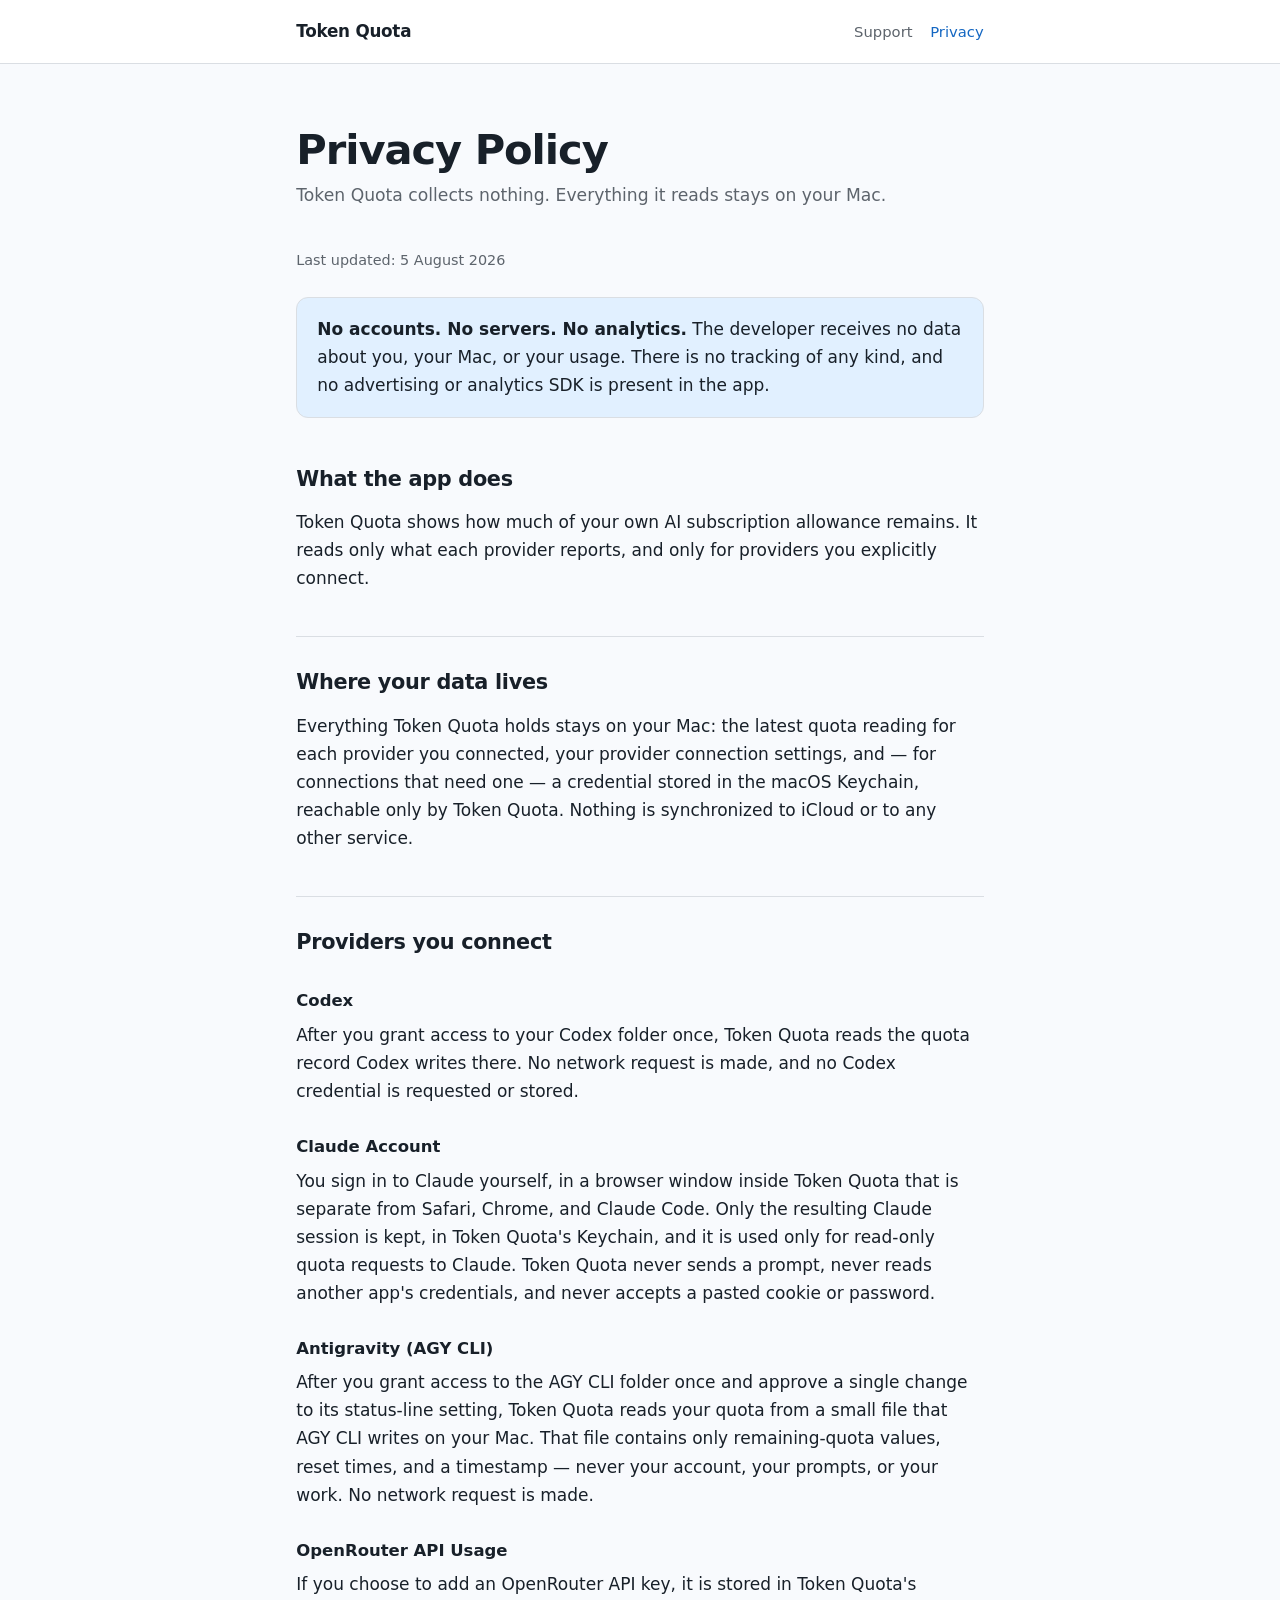
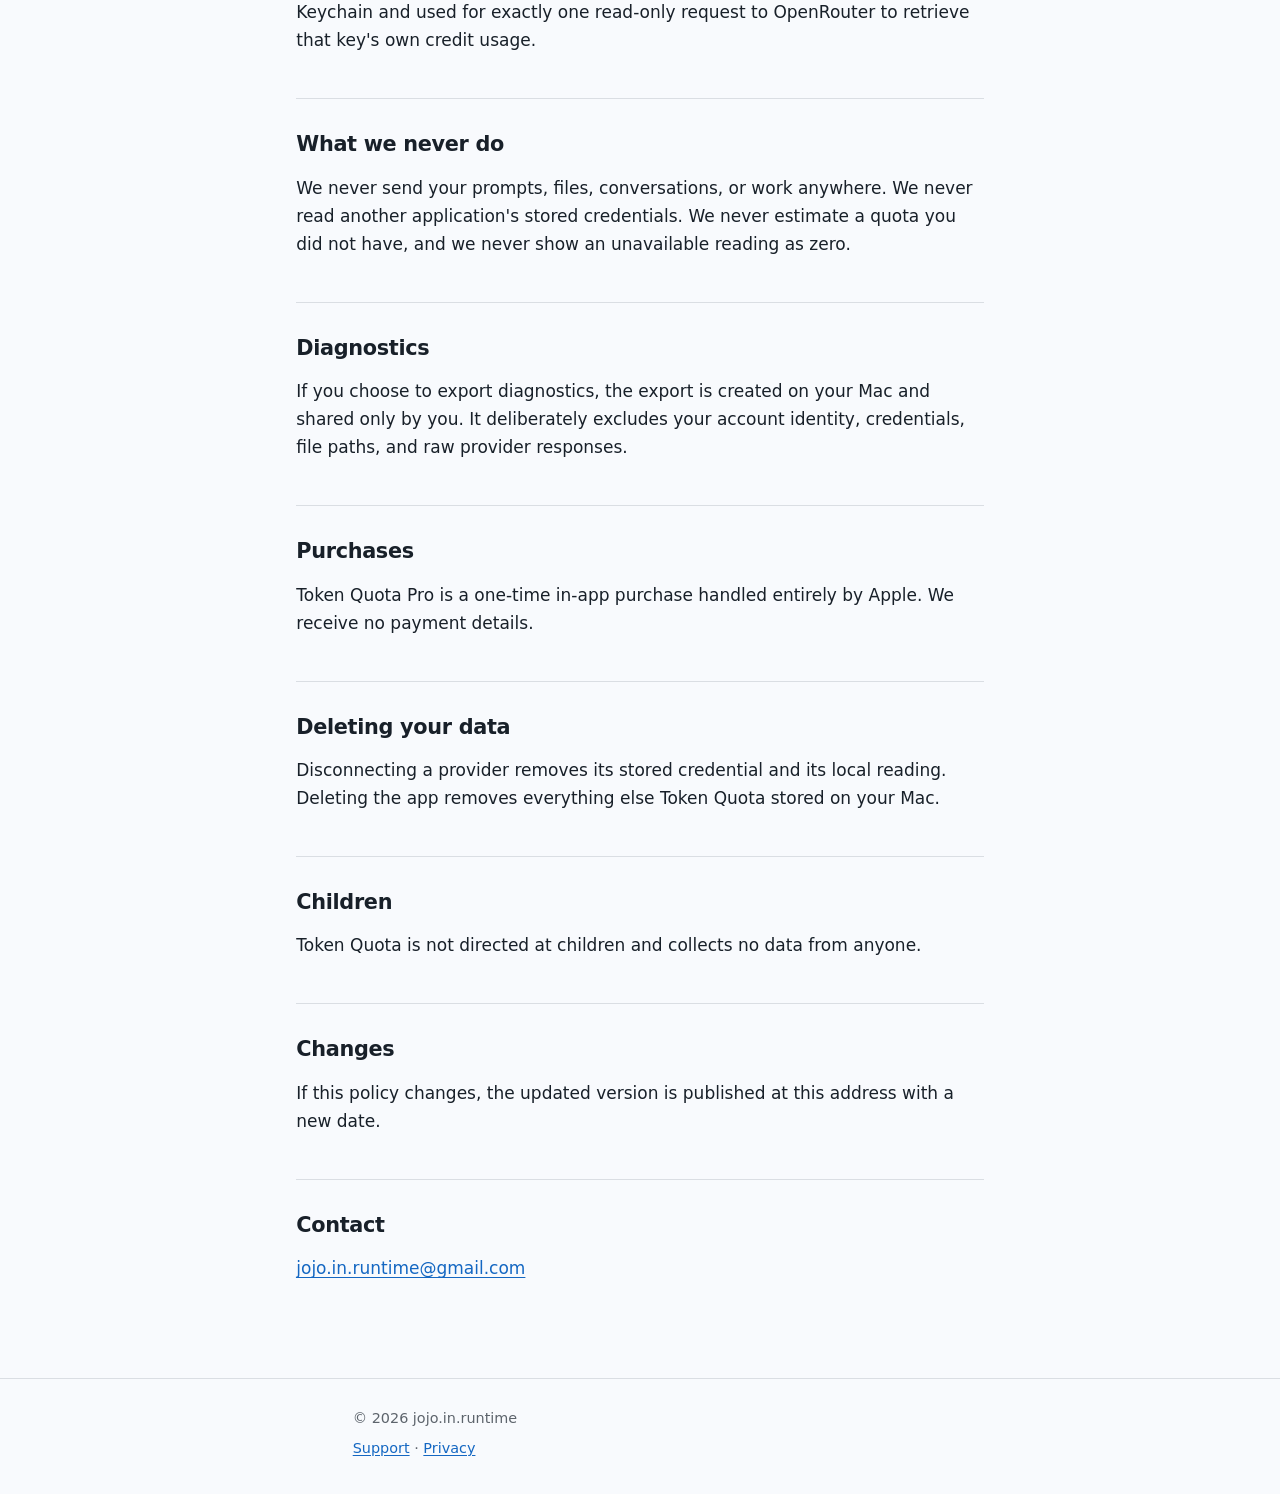
==== privacy.html @ b7c53a1d "Add Token Quota support and privacy pages Static pages for the Mac App Store listing: a support page" ====
<!doctype html>
<html lang="en">
<head>
<meta charset="utf-8">
<meta name="viewport" content="width=device-width, initial-scale=1">
<title>Privacy Policy — Token Quota</title>
<meta name="description" content="Token Quota collects nothing. Everything it reads stays on your Mac.">
<link rel="stylesheet" href="style.css">
</head>
<body>

<header class="site">
  <div class="wrap">
    <a class="brand" href="./">Token Quota</a>
    <nav class="site">
      <a href="./">Support</a>
      <a href="privacy.html" aria-current="page">Privacy</a>
    </nav>
  </div>
</header>

<main class="wrap">

  <h1>Privacy Policy</h1>
  <p class="lede">Token Quota collects nothing. Everything it reads stays on your Mac.</p>
  <p class="meta">Last updated: 5 August 2026</p>

  <div class="callout">
    <p><strong>No accounts. No servers. No analytics.</strong> The developer receives no data about
    you, your Mac, or your usage. There is no tracking of any kind, and no advertising or analytics
    SDK is present in the app.</p>
  </div>

  <h2>What the app does</h2>
  <p>Token Quota shows how much of your own AI subscription allowance remains. It reads only what
  each provider reports, and only for providers you explicitly connect.</p>

  <h2>Where your data lives</h2>
  <p>Everything Token Quota holds stays on your Mac: the latest quota reading for each provider you
  connected, your provider connection settings, and — for connections that need one — a credential
  stored in the macOS Keychain, reachable only by Token Quota. Nothing is synchronized to iCloud or
  to any other service.</p>

  <h2>Providers you connect</h2>

  <h3>Codex</h3>
  <p>After you grant access to your Codex folder once, Token Quota reads the quota record Codex
  writes there. No network request is made, and no Codex credential is requested or stored.</p>

  <h3>Claude Account</h3>
  <p>You sign in to Claude yourself, in a browser window inside Token Quota that is separate from
  Safari, Chrome, and Claude Code. Only the resulting Claude session is kept, in Token Quota's
  Keychain, and it is used only for read-only quota requests to Claude. Token Quota never sends a
  prompt, never reads another app's credentials, and never accepts a pasted cookie or password.</p>

  <h3>Antigravity (AGY CLI)</h3>
  <p>After you grant access to the AGY CLI folder once and approve a single change to its status-line
  setting, Token Quota reads your quota from a small file that AGY CLI writes on your Mac. That file
  contains only remaining-quota values, reset times, and a timestamp — never your account, your
  prompts, or your work. No network request is made.</p>

  <h3>OpenRouter API Usage</h3>
  <p>If you choose to add an OpenRouter API key, it is stored in Token Quota's Keychain and used for
  exactly one read-only request to OpenRouter to retrieve that key's own credit usage.</p>

  <h2>What we never do</h2>
  <p>We never send your prompts, files, conversations, or work anywhere. We never read another
  application's stored credentials. We never estimate a quota you did not have, and we never show an
  unavailable reading as zero.</p>

  <h2>Diagnostics</h2>
  <p>If you choose to export diagnostics, the export is created on your Mac and shared only by you.
  It deliberately excludes your account identity, credentials, file paths, and raw provider
  responses.</p>

  <h2>Purchases</h2>
  <p>Token Quota Pro is a one-time in-app purchase handled entirely by Apple. We receive no payment
  details.</p>

  <h2>Deleting your data</h2>
  <p>Disconnecting a provider removes its stored credential and its local reading. Deleting the app
  removes everything else Token Quota stored on your Mac.</p>

  <h2>Children</h2>
  <p>Token Quota is not directed at children and collects no data from anyone.</p>

  <h2>Changes</h2>
  <p>If this policy changes, the updated version is published at this address with a new date.</p>

  <h2>Contact</h2>
  <p><a href="mailto:jojo.in.runtime@gmail.com">jojo.in.runtime@gmail.com</a></p>

</main>

<footer class="site">
  <div class="wrap">
    <p>© 2026 jojo.in.runtime</p>
    <p><a href="./">Support</a> · <a href="privacy.html">Privacy</a></p>
  </div>
</footer>

</body>
</html>
---- style.css ----
:root {
  color-scheme: light dark;

  --bg: oklch(98.5% 0.004 250);
  --surface: oklch(100% 0 0);
  --border: oklch(90% 0.008 250);
  --text: oklch(24% 0.02 250);
  --text-dim: oklch(50% 0.015 250);
  --accent: oklch(52% 0.16 255);
  --accent-soft: oklch(95% 0.03 255);

  --measure: 68ch;
  --space-block: clamp(2.5rem, 1.5rem + 3vw, 4.5rem);
  --radius: 12px;
}

@media (prefers-color-scheme: dark) {
  :root {
    --bg: oklch(17% 0.015 255);
    --surface: oklch(21% 0.018 255);
    --border: oklch(30% 0.02 255);
    --text: oklch(93% 0.008 255);
    --text-dim: oklch(70% 0.015 255);
    --accent: oklch(76% 0.13 255);
    --accent-soft: oklch(27% 0.05 255);
  }
}

* { box-sizing: border-box; }

html { -webkit-text-size-adjust: 100%; }

body {
  margin: 0;
  background: var(--bg);
  color: var(--text);
  font: 400 clamp(1rem, 0.96rem + 0.2vw, 1.0625rem)/1.65 -apple-system, BlinkMacSystemFont,
    "SF Pro Text", "Segoe UI", system-ui, sans-serif;
  text-rendering: optimizeLegibility;
}

.wrap {
  max-width: var(--measure);
  margin: 0 auto;
  padding: var(--space-block) 1.5rem 5rem;
}

header.site {
  border-bottom: 1px solid var(--border);
  background: var(--surface);
}

header.site .wrap {
  padding-block: 1.1rem;
  display: flex;
  align-items: baseline;
  gap: 1.25rem;
  flex-wrap: wrap;
}

.brand {
  font-weight: 640;
  letter-spacing: -0.015em;
  font-size: 1.05rem;
  color: var(--text);
  text-decoration: none;
}

nav.site {
  margin-left: auto;
  display: flex;
  gap: 1.1rem;
  font-size: 0.925rem;
}

nav.site a { color: var(--text-dim); text-decoration: none; }
nav.site a:hover,
nav.site a[aria-current="page"] { color: var(--accent); }

h1 {
  font-size: clamp(1.85rem, 1.3rem + 2.2vw, 2.6rem);
  line-height: 1.15;
  letter-spacing: -0.025em;
  margin: 0 0 0.4rem;
}

.lede {
  color: var(--text-dim);
  font-size: 1.075rem;
  margin: 0 0 2.5rem;
}

h2 {
  font-size: 1.3rem;
  letter-spacing: -0.015em;
  margin: 2.75rem 0 0.75rem;
  padding-top: 1.75rem;
  border-top: 1px solid var(--border);
}

h2:first-of-type { border-top: 0; padding-top: 0; }

h3 {
  font-size: 1.03rem;
  margin: 1.75rem 0 0.4rem;
}

p, ul, ol { margin: 0 0 1rem; }
ul, ol { padding-left: 1.35rem; }
li { margin-bottom: 0.4rem; }

a { color: var(--accent); text-underline-offset: 0.15em; }

strong { font-weight: 620; }

.callout {
  background: var(--accent-soft);
  border: 1px solid var(--border);
  border-radius: var(--radius);
  padding: 1.1rem 1.25rem;
  margin: 1.5rem 0;
}

.callout p:last-child { margin-bottom: 0; }

.meta {
  color: var(--text-dim);
  font-size: 0.9rem;
}

code {
  font-family: ui-monospace, "SF Mono", Menlo, monospace;
  font-size: 0.9em;
  background: var(--accent-soft);
  padding: 0.1em 0.35em;
  border-radius: 5px;
}

footer.site {
  border-top: 1px solid var(--border);
  color: var(--text-dim);
  font-size: 0.9rem;
}

footer.site .wrap { padding-block: 1.75rem; }
footer.site p { margin: 0 0 0.35rem; }
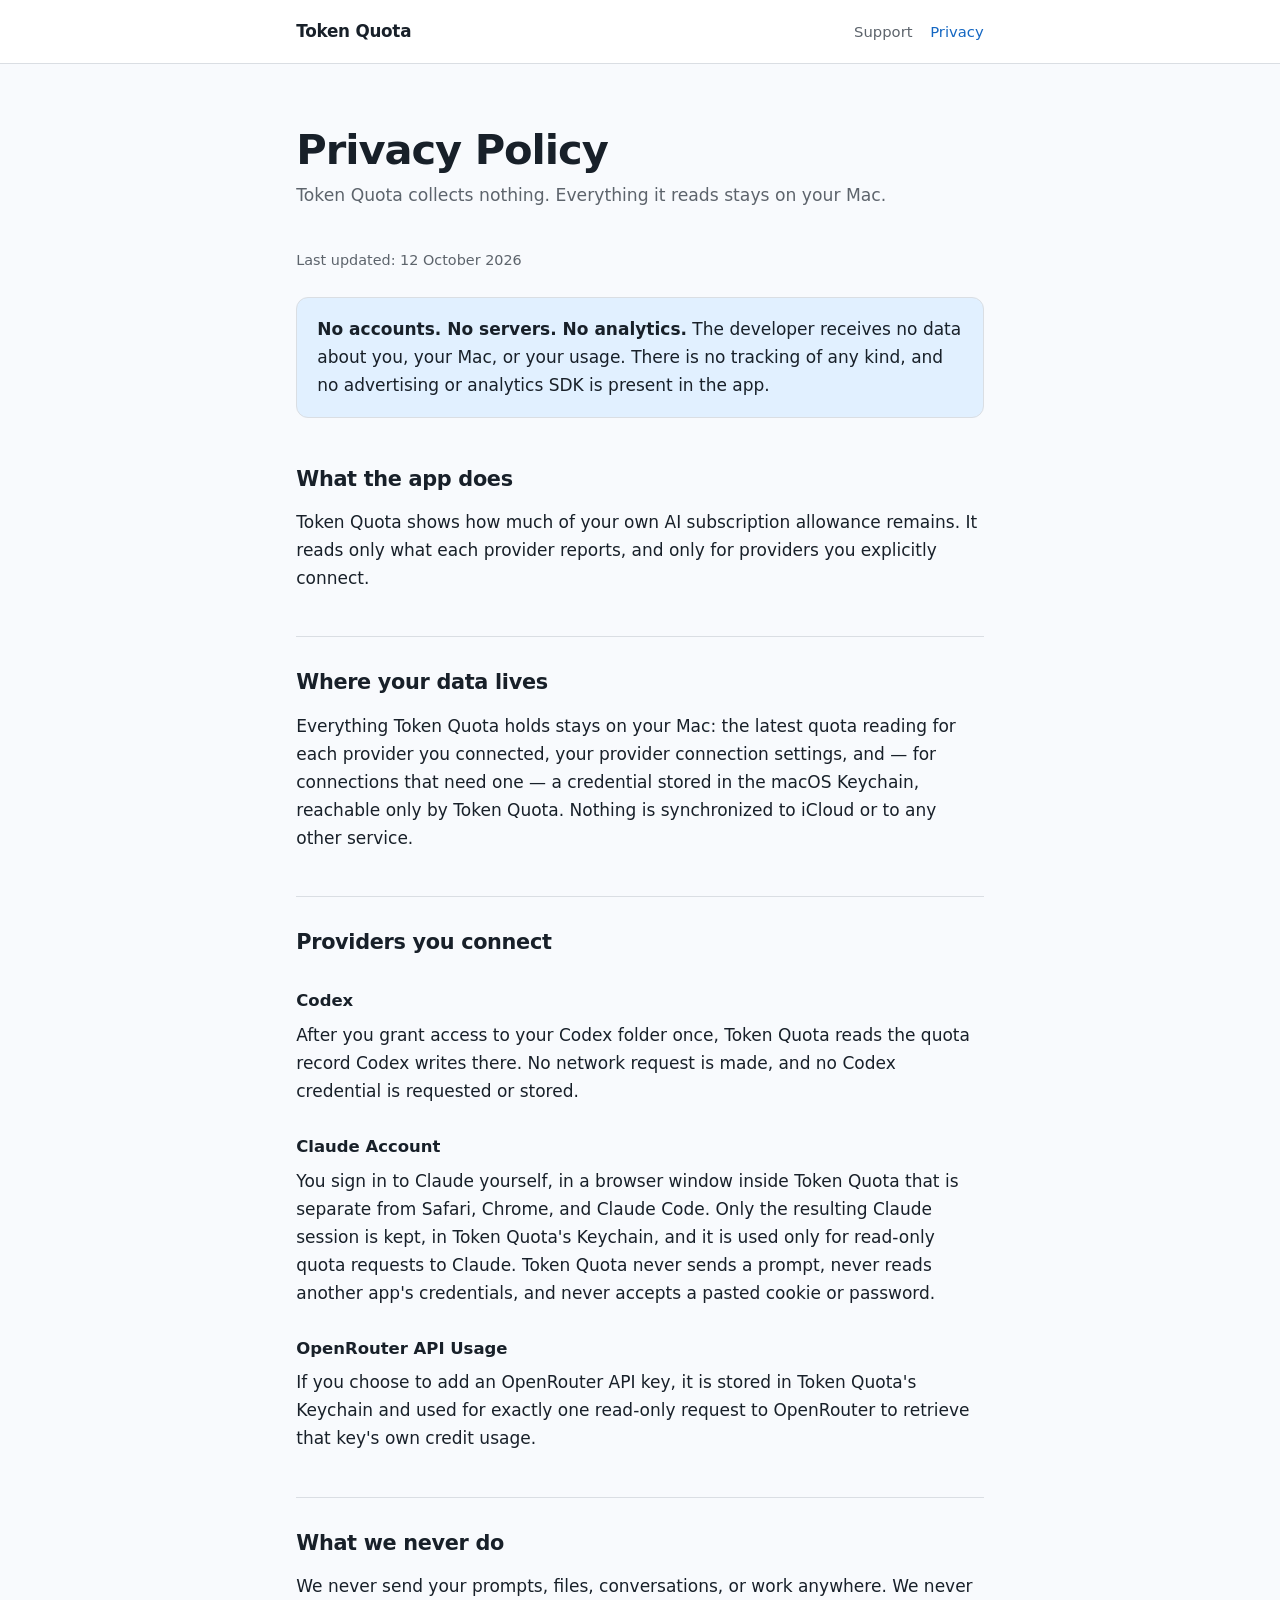
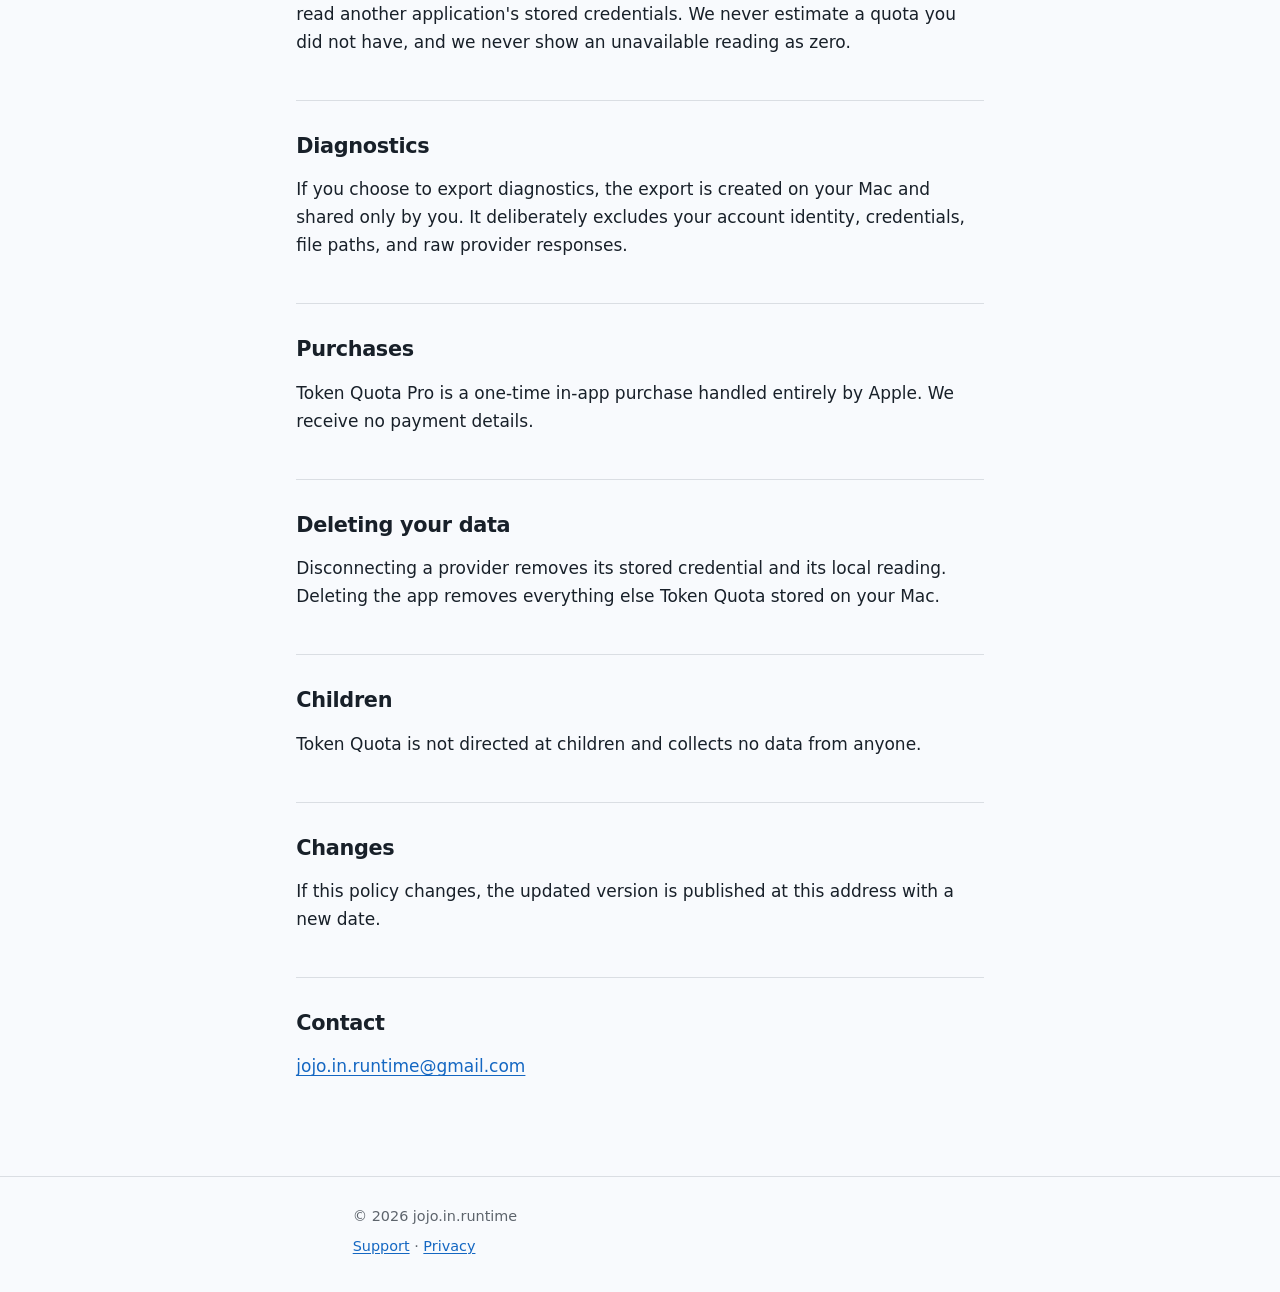
==== commit d1c9daf1: "fix: remove Antigravity (AGY CLI) sections the shipping app does not contain AGY is compiled out of " ====
--- a/privacy.html
+++ b/privacy.html
@@ -23,7 +23,7 @@
 
   <h1>Privacy Policy</h1>
   <p class="lede">Token Quota collects nothing. Everything it reads stays on your Mac.</p>
-  <p class="meta">Last updated: 5 August 2026</p>
+  <p class="meta">Last updated: 12 October 2026</p>
 
   <div class="callout">
     <p><strong>No accounts. No servers. No analytics.</strong> The developer receives no data about
@@ -52,12 +52,6 @@
   Safari, Chrome, and Claude Code. Only the resulting Claude session is kept, in Token Quota's
   Keychain, and it is used only for read-only quota requests to Claude. Token Quota never sends a
   prompt, never reads another app's credentials, and never accepts a pasted cookie or password.</p>
-
-  <h3>Antigravity (AGY CLI)</h3>
-  <p>After you grant access to the AGY CLI folder once and approve a single change to its status-line
-  setting, Token Quota reads your quota from a small file that AGY CLI writes on your Mac. That file
-  contains only remaining-quota values, reset times, and a timestamp — never your account, your
-  prompts, or your work. No network request is made.</p>
 
   <h3>OpenRouter API Usage</h3>
   <p>If you choose to add an OpenRouter API key, it is stored in Token Quota's Keychain and used for
